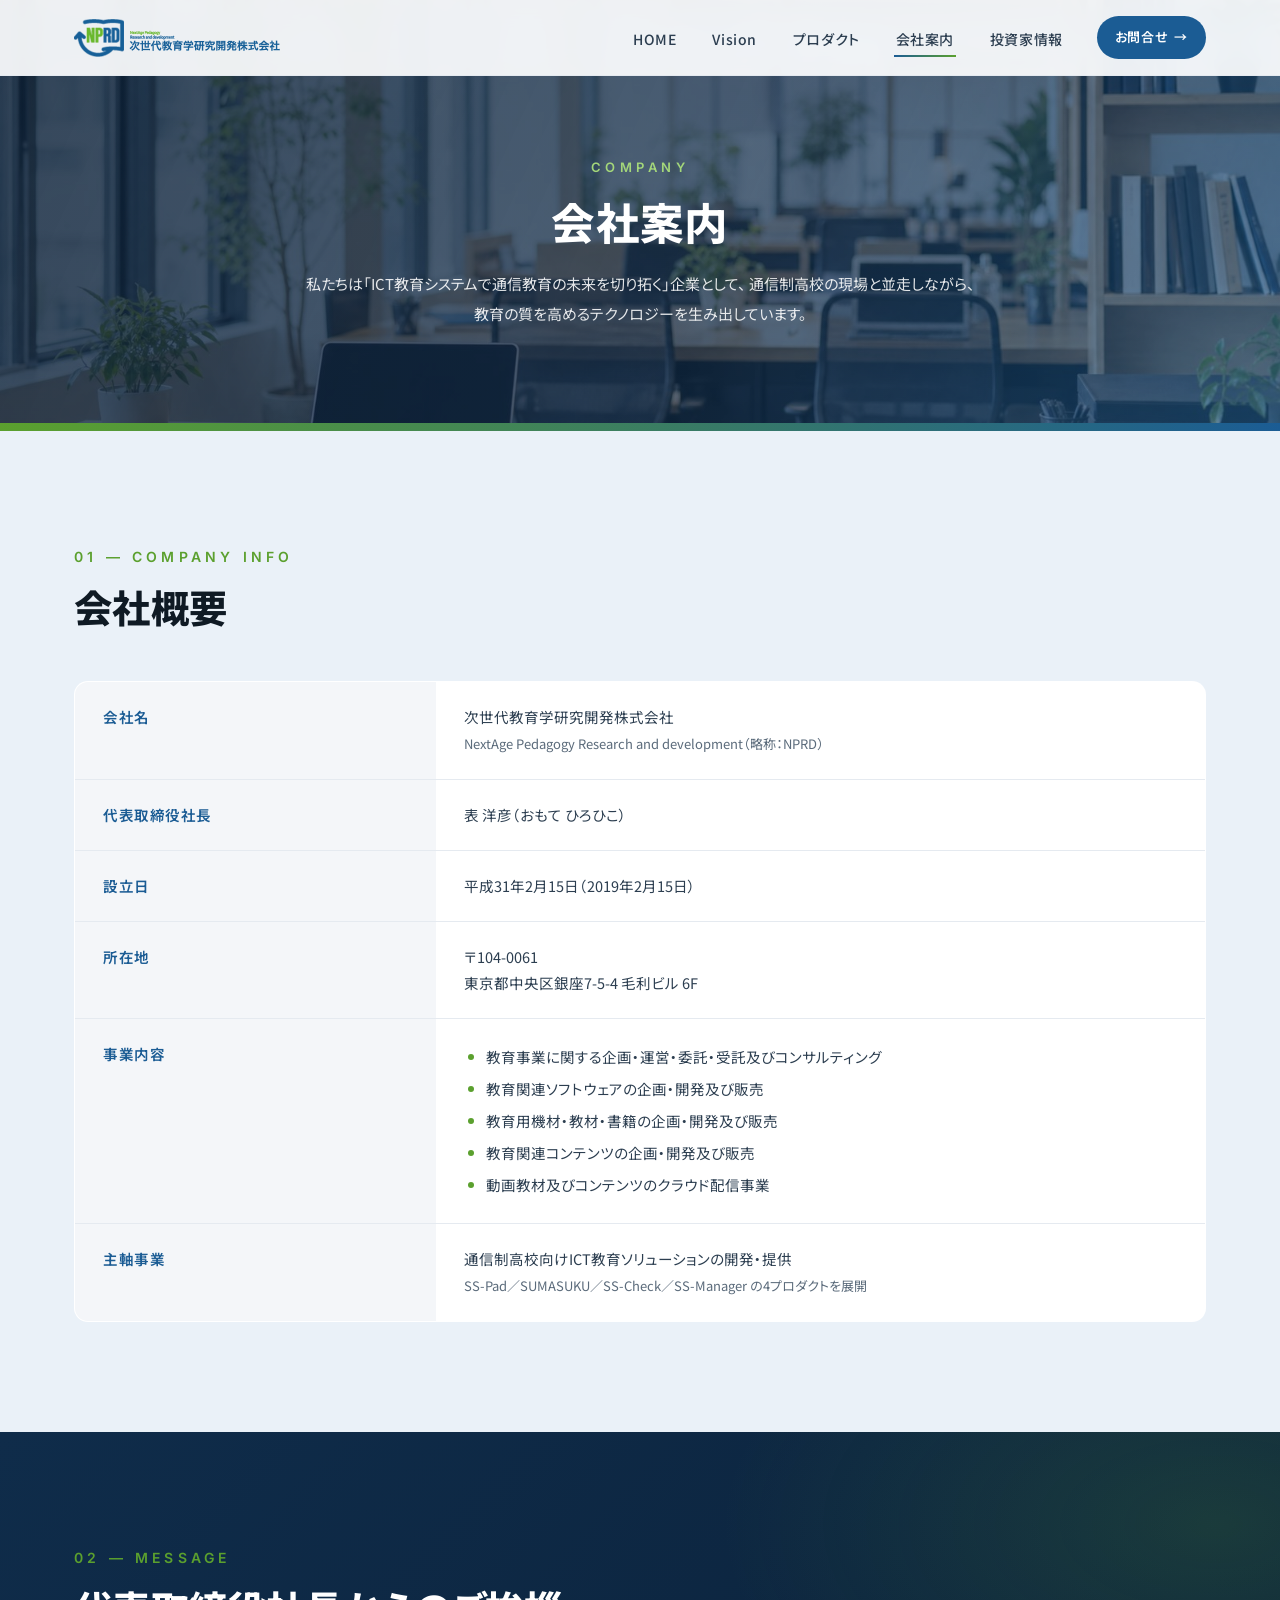
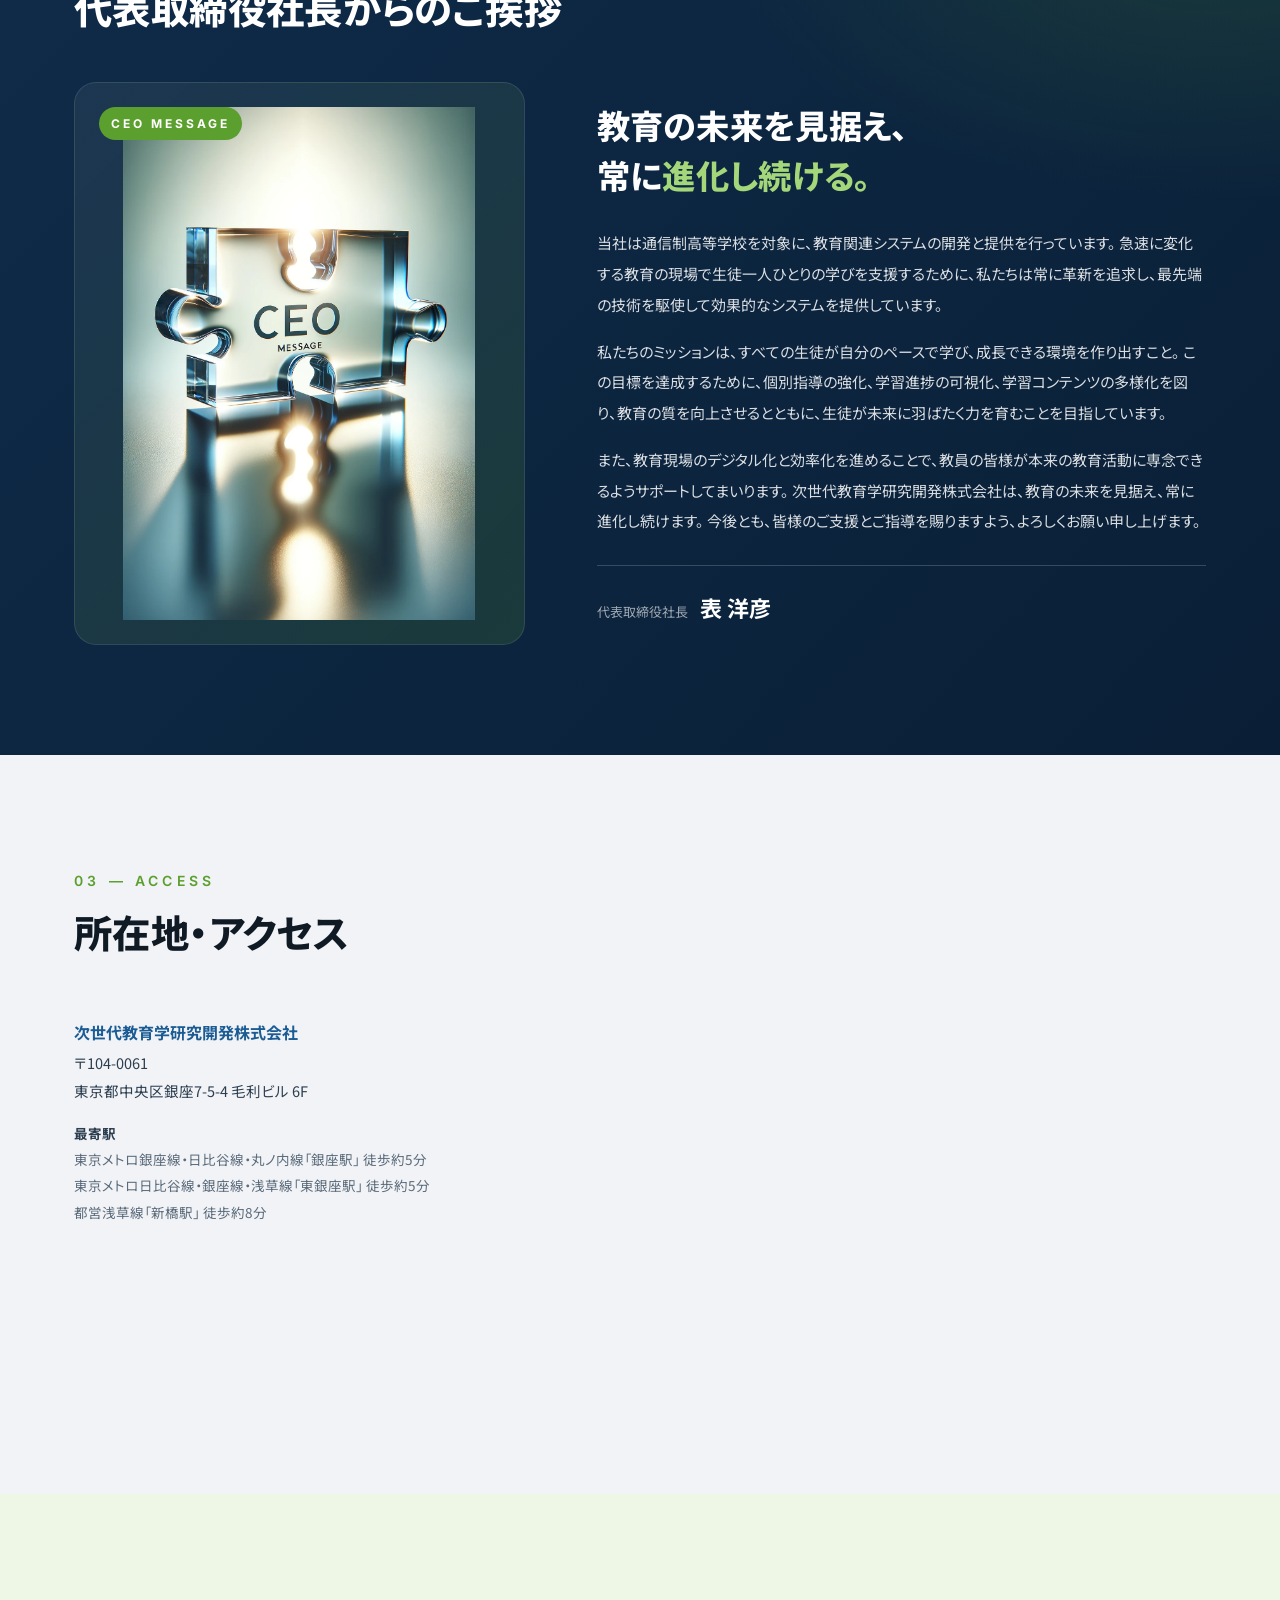
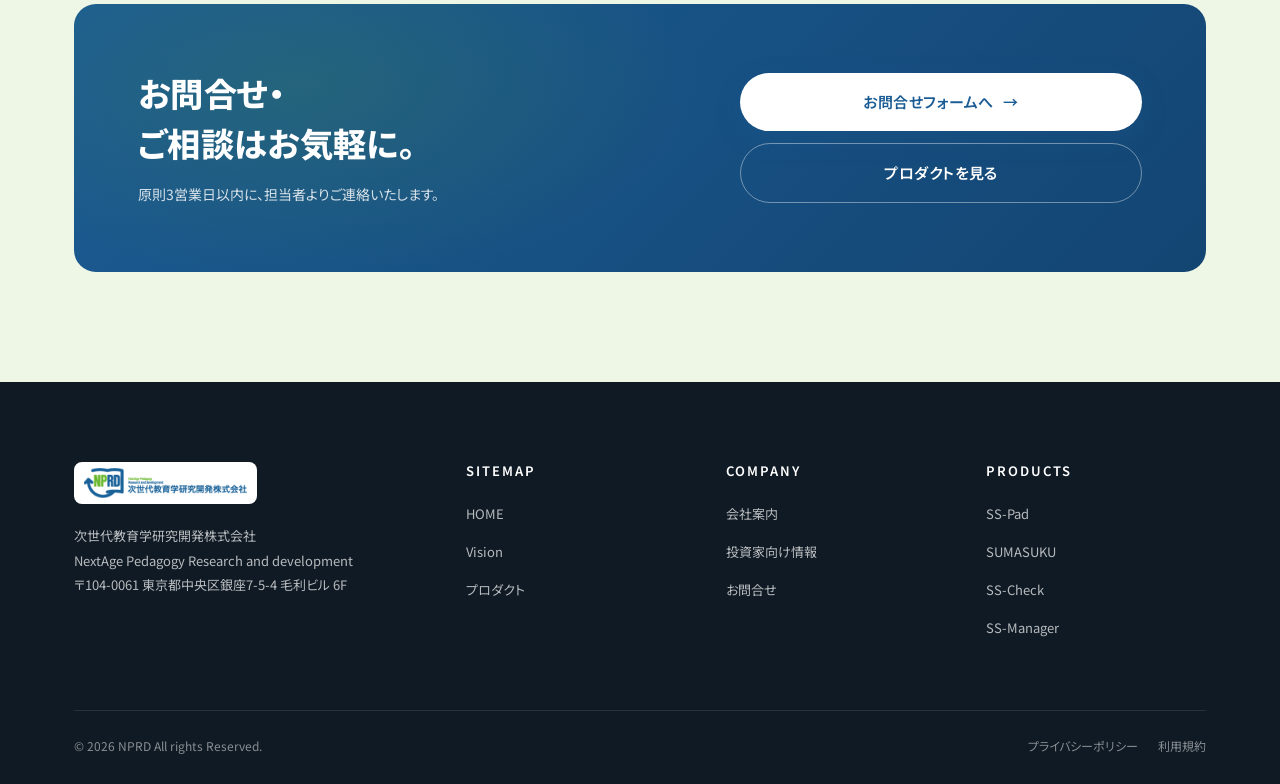
==== nprd-site/company.html @ ff9e34f0 "Add NPRD website assets and Genspark instructions Includes generated nprd-site (HTML/CSS/JS/images)," ====
<!doctype html>
<html lang="ja">
<head>
<meta charset="utf-8">
<meta name="viewport" content="width=device-width, initial-scale=1">
<title>会社案内｜NPRD - 次世代教育学研究開発株式会社</title>
<meta name="description" content="次世代教育学研究開発株式会社（NPRD）の会社概要・代表挨拶・所在地・アクセス情報。">
<link rel="preconnect" href="https://fonts.googleapis.com">
<link rel="preconnect" href="https://fonts.gstatic.com" crossorigin>
<link href="https://fonts.googleapis.com/css2?family=Inter:wght@400;500;600;700;800&family=Noto+Sans+JP:wght@400;500;600;700;800&display=swap" rel="stylesheet">
<link rel="stylesheet" href="css/styles.css">
</head>
<body>

<header class="site-header">
  <div class="site-header__inner">
    <a href="index.html" class="site-header__logo" aria-label="NPRD ホーム">
      <img src="assets/legacy/logo-mark.webp" alt="NPRD - 次世代教育学研究開発株式会社">
    </a>
    <button class="nav-toggle" aria-label="メニューを開く"><span></span><span></span><span></span></button>
    <nav class="site-nav" aria-label="主要ナビゲーション">
      <ul class="site-nav__list">
        <li><a href="index.html" class="site-nav__link">HOME</a></li>
        <li><a href="vision.html" class="site-nav__link">Vision</a></li>
        <li><a href="products.html" class="site-nav__link">プロダクト</a></li>
        <li><a href="company.html" class="site-nav__link is-active">会社案内</a></li>
        <li><a href="investor.html" class="site-nav__link">投資家情報</a></li>
        <li><a href="contact.html" class="site-nav__cta">お問合せ <span class="arrow">→</span></a></li>
      </ul>
    </nav>
  </div>
</header>

<main>

<section class="subpage-hero">
  <div class="container subpage-hero__inner fade-in">
    <span class="subpage-hero__en">COMPANY</span>
    <h1 class="subpage-hero__title">会社案内</h1>
    <p class="subpage-hero__sub">
      私たちは「ICT教育システムで通信教育の未来を切り拓く」企業として、
      通信制高校の現場と並走しながら、教育の質を高めるテクノロジーを生み出しています。
    </p>
  </div>
</section>

<section class="section section--blue-tint">
  <div class="container">
    <div class="section-head section-head--left fade-in">
      <span class="section-head__num">01 — COMPANY INFO</span>
      <h2 class="section-head__title">会社概要</h2>
    </div>

    <table class="info-table fade-in delay-1">
      <tbody>
        <tr>
          <th>会社名</th>
          <td>次世代教育学研究開発株式会社<br><span style="color:var(--ink-500); font-size:13px;">NextAge Pedagogy Research and development（略称：NPRD）</span></td>
        </tr>
        <tr>
          <th>代表取締役社長</th>
          <td>表 洋彦（おもて ひろひこ）</td>
        </tr>
        <tr>
          <th>設立日</th>
          <td>平成31年2月15日（2019年2月15日）</td>
        </tr>
        <tr>
          <th>所在地</th>
          <td>〒104-0061<br>東京都中央区銀座7-5-4 毛利ビル 6F</td>
        </tr>
        <tr>
          <th>事業内容</th>
          <td>
            <ul>
              <li>教育事業に関する企画・運営・委託・受託及びコンサルティング</li>
              <li>教育関連ソフトウェアの企画・開発及び販売</li>
              <li>教育用機材・教材・書籍の企画・開発及び販売</li>
              <li>教育関連コンテンツの企画・開発及び販売</li>
              <li>動画教材及びコンテンツのクラウド配信事業</li>
            </ul>
          </td>
        </tr>
        <tr>
          <th>主軸事業</th>
          <td>通信制高校向けICT教育ソリューションの開発・提供<br><span style="color:var(--ink-500); font-size:13px;">SS-Pad／SUMASUKU／SS-Check／SS-Manager の4プロダクトを展開</span></td>
        </tr>
      </tbody>
    </table>
  </div>
</section>

<section class="section section--dark">
  <div class="container">
    <div class="section-head section-head--left fade-in">
      <span class="section-head__num">02 — MESSAGE</span>
      <h2 class="section-head__title">代表取締役社長からのご挨拶</h2>
    </div>

    <div class="ceo fade-in delay-1">
      <div class="ceo__visual">
        <img src="assets/legacy/ceo.png" alt="CEO MESSAGE">
      </div>
      <div class="ceo__copy">
        <h3 class="ceo__title">教育の未来を見据え、<br>常に<span class="accent">進化し続ける。</span></h3>
        <p class="ceo__text">
          当社は通信制高等学校を対象に、教育関連システムの開発と提供を行っています。
          急速に変化する教育の現場で生徒一人ひとりの学びを支援するために、私たちは常に革新を追求し、最先端の技術を駆使して効果的なシステムを提供しています。
        </p>
        <p class="ceo__text">
          私たちのミッションは、すべての生徒が自分のペースで学び、成長できる環境を作り出すこと。
          この目標を達成するために、個別指導の強化、学習進捗の可視化、学習コンテンツの多様化を図り、教育の質を向上させるとともに、生徒が未来に羽ばたく力を育むことを目指しています。
        </p>
        <p class="ceo__text">
          また、教育現場のデジタル化と効率化を進めることで、教員の皆様が本来の教育活動に専念できるようサポートしてまいります。
          次世代教育学研究開発株式会社は、教育の未来を見据え、常に進化し続けます。
          今後とも、皆様のご支援とご指導を賜りますよう、よろしくお願い申し上げます。
        </p>
        <div class="ceo__sign">
          <span class="ceo__sign-role">代表取締役社長</span>
          <span class="ceo__sign-name">表 洋彦</span>
        </div>
      </div>
    </div>
  </div>
</section>

<section class="section section--gray-tint">
  <div class="container">
    <div class="section-head section-head--left fade-in">
      <span class="section-head__num">03 — ACCESS</span>
      <h2 class="section-head__title">所在地・アクセス</h2>
    </div>

    <div class="access-block fade-in delay-1">
      <div class="access-block__info">
        <p>
          <strong style="color:var(--brand-blue); font-size:16px;">次世代教育学研究開発株式会社</strong><br>
          〒104-0061<br>
          東京都中央区銀座7-5-4 毛利ビル 6F
        </p>
        <p style="font-size:13.5px; color:var(--ink-500); line-height:1.95;">
          <strong style="color:var(--ink-700);">最寄駅</strong><br>
          東京メトロ銀座線・日比谷線・丸ノ内線「銀座駅」 徒歩約5分<br>
          東京メトロ日比谷線・銀座線・浅草線「東銀座駅」 徒歩約5分<br>
          都営浅草線「新橋駅」 徒歩約8分
        </p>
      </div>
      <div class="access-block__map">
        <iframe
          src="https://www.google.com/maps?q=東京都中央区銀座7-5-4&output=embed"
          loading="lazy" referrerpolicy="no-referrer-when-downgrade"
          title="NPRD 所在地地図"></iframe>
      </div>
    </div>
  </div>
</section>

<section class="section section--green-tint">
  <div class="container">
    <div class="cta-banner fade-in">
      <div>
        <h2 class="cta-banner__title">お問合せ・<br>ご相談はお気軽に。</h2>
        <p class="cta-banner__sub">原則3営業日以内に、担当者よりご連絡いたします。</p>
      </div>
      <div class="cta-banner__actions">
        <a href="contact.html" class="btn btn--primary">お問合せフォームへ <span class="arrow">→</span></a>
        <a href="products.html" class="btn btn--secondary">プロダクトを見る</a>
      </div>
    </div>
  </div>
</section>

</main>

<footer class="site-footer">
  <div class="container">
    <div class="site-footer__inner">
      <div class="site-footer__brand">
        <img src="assets/legacy/logo-mark.webp" alt="NPRD">
        <p class="site-footer__company">
          次世代教育学研究開発株式会社<br>
          NextAge Pedagogy Research and development<br>
          〒104-0061 東京都中央区銀座7-5-4 毛利ビル 6F
        </p>
      </div>
      <div>
        <h4 class="site-footer__col-title">Sitemap</h4>
        <ul class="site-footer__list">
          <li><a href="index.html">HOME</a></li>
          <li><a href="vision.html">Vision</a></li>
          <li><a href="products.html">プロダクト</a></li>
        </ul>
      </div>
      <div>
        <h4 class="site-footer__col-title">Company</h4>
        <ul class="site-footer__list">
          <li><a href="company.html">会社案内</a></li>
          <li><a href="investor.html">投資家向け情報</a></li>
          <li><a href="contact.html">お問合せ</a></li>
        </ul>
      </div>
      <div>
        <h4 class="site-footer__col-title">Products</h4>
        <ul class="site-footer__list">
          <li><a href="products.html#sspad">SS-Pad</a></li>
          <li><a href="products.html#sumasuku">SUMASUKU</a></li>
          <li><a href="products.html#sscheck">SS-Check</a></li>
          <li><a href="products.html#ssmanager">SS-Manager</a></li>
        </ul>
      </div>
    </div>
    <div class="site-footer__bottom">
      <span>© 2026 NPRD All rights Reserved.</span>
      <div class="site-footer__bottom-links">
        <a href="#">プライバシーポリシー</a>
        <a href="#">利用規約</a>
      </div>
    </div>
  </div>
</footer>

<script src="js/main.js"></script>
</body>
</html>
---- nprd-site/css/styles.css ----
/* ===========================================================
   NPRD Corporate Site - 2026 Refresh
   Brand colors:
     --brand-blue  : #1B5C94 (信頼・知性)
     --brand-green : #5BA02E (成長・前進)
   =========================================================== */

:root {
  --brand-blue: #1B5C94;
  --brand-blue-dark: #134572;
  --brand-blue-soft: #E8F1F8;
  --brand-blue-50: #F4F8FC;
  --brand-green: #5BA02E;
  --brand-green-dark: #468122;
  --brand-green-soft: #EBF5E3;

  --ink-900: #0F1A24;
  --ink-700: #2C3E50;
  --ink-500: #5B6B7B;
  --ink-300: #A6B2BE;
  --ink-100: #E5EAF0;

  --bg: #FFFFFF;
  --bg-soft: #F4F6F9;
  --bg-blue-tint: #EAF1F8;     /* solid pale blue */
  --bg-green-tint: #EEF6E6;    /* solid pale green */
  --bg-gray-tint: #F1F3F6;     /* solid pale gray */
  --bg-deep-blue: #0F2C4A;     /* CEO / dark sections */
  --bg-deep-blue-2: #0A1F36;

  --radius-sm: 8px;
  --radius-md: 14px;
  --radius-lg: 22px;

  --shadow-sm: 0 2px 8px rgba(15, 26, 36, 0.06);
  --shadow-md: 0 8px 28px rgba(15, 26, 36, 0.08);
  --shadow-lg: 0 18px 50px rgba(15, 26, 36, 0.12);

  --container: 1180px;
  --header-h: 76px;

  --font-jp: "Noto Sans JP", "Hiragino Kaku Gothic ProN", "Yu Gothic UI", "Yu Gothic", "Meiryo", sans-serif;
  --font-en: "Inter", "Helvetica Neue", Arial, sans-serif;
}

/* ---------- Reset / Base ---------- */
*, *::before, *::after { box-sizing: border-box; }
html { scroll-behavior: smooth; -webkit-text-size-adjust: 100%; }
body {
  margin: 0;
  font-family: var(--font-jp);
  font-feature-settings: "palt";
  color: var(--ink-900);
  background: var(--bg);
  line-height: 1.75;
  font-size: 16px;
  -webkit-font-smoothing: antialiased;
}
img, svg { max-width: 100%; height: auto; display: block; }
a { color: var(--brand-blue); text-decoration: none; transition: color .2s ease; }
a:hover { color: var(--brand-green); }
h1, h2, h3, h4 { line-height: 1.35; letter-spacing: 0.01em; margin: 0; }
p { margin: 0 0 1em; }
ul { margin: 0; padding: 0; list-style: none; }
button { font-family: inherit; cursor: pointer; }

.container {
  width: 100%;
  max-width: var(--container);
  margin: 0 auto;
  padding: 0 24px;
}

/* ---------- Header ---------- */
.site-header {
  position: fixed;
  top: 0; left: 0; right: 0;
  height: var(--header-h);
  background: rgba(255, 255, 255, 0.92);
  backdrop-filter: saturate(180%) blur(12px);
  -webkit-backdrop-filter: saturate(180%) blur(12px);
  border-bottom: 1px solid var(--ink-100);
  z-index: 100;
}
.site-header__inner {
  display: flex;
  align-items: center;
  justify-content: space-between;
  height: 100%;
  max-width: var(--container);
  margin: 0 auto;
  padding: 0 24px;
}
.site-header__logo img {
  height: 38px;
  width: auto;
}
.site-nav__list {
  display: flex;
  gap: 32px;
  align-items: center;
}
.site-nav__link {
  font-size: 14px;
  font-weight: 500;
  color: var(--ink-700);
  letter-spacing: 0.04em;
  padding: 8px 2px;
  position: relative;
}
.site-nav__link::after {
  content: "";
  position: absolute;
  left: 0; bottom: 0;
  width: 100%; height: 2px;
  background: linear-gradient(90deg, var(--brand-blue), var(--brand-green));
  transform: scaleX(0);
  transform-origin: left center;
  transition: transform .25s ease;
}
.site-nav__link:hover { color: var(--brand-blue); }
.site-nav__link:hover::after, .site-nav__link.is-active::after { transform: scaleX(1); }
.site-nav__cta {
  display: inline-flex;
  align-items: center;
  gap: 6px;
  padding: 10px 18px;
  background: var(--brand-blue);
  color: #fff !important;
  border-radius: 999px;
  font-size: 13px;
  font-weight: 600;
  letter-spacing: 0.05em;
  transition: background .2s ease, transform .2s ease;
}
.site-nav__cta:hover { background: var(--brand-green); color: #fff !important; transform: translateY(-1px); }

.nav-toggle {
  display: none;
  width: 40px; height: 40px;
  background: transparent;
  border: none;
  padding: 8px;
  position: relative;
}
.nav-toggle span {
  display: block;
  width: 24px; height: 2px;
  background: var(--ink-900);
  margin: 5px auto;
  transition: transform .3s ease, opacity .3s ease;
}
.nav-toggle.is-open span:nth-child(1) { transform: translateY(7px) rotate(45deg); }
.nav-toggle.is-open span:nth-child(2) { opacity: 0; }
.nav-toggle.is-open span:nth-child(3) { transform: translateY(-7px) rotate(-45deg); }

@media (max-width: 880px) {
  .site-nav {
    position: fixed;
    inset: var(--header-h) 0 0 0;
    background: #fff;
    transform: translateX(100%);
    transition: transform .35s cubic-bezier(.6,.05,.28,.95);
    padding: 28px;
    overflow-y: auto;
  }
  .site-nav.is-open { transform: translateX(0); }
  .site-nav__list {
    flex-direction: column;
    gap: 4px;
    align-items: stretch;
  }
  .site-nav__link {
    display: block;
    padding: 16px 4px;
    font-size: 16px;
    border-bottom: 1px solid var(--ink-100);
  }
  .site-nav__cta { margin-top: 16px; justify-content: center; }
  .nav-toggle { display: block; }
}

/* ---------- Hero: full-bleed photo background ---------- */
.hero {
  position: relative;
  min-height: 88vh;
  padding: calc(var(--header-h) + 120px) 0 120px;
  background-image:
    linear-gradient(115deg, rgba(10,31,54,0.78) 0%, rgba(10,31,54,0.55) 55%, rgba(10,31,54,0.25) 100%),
    url("../assets/img/hero-main.jpg");
  background-size: cover;
  background-position: center right;
  background-repeat: no-repeat;
  color: #fff;
  overflow: hidden;
}
.hero::before {
  /* Bottom green accent strip */
  content: "";
  position: absolute;
  left: 0; right: 0; bottom: 0;
  height: 8px;
  background: linear-gradient(90deg, var(--brand-green) 0%, var(--brand-blue) 100%);
}
.hero::after {
  /* Decorative angled blue block */
  content: "";
  position: absolute;
  left: -120px; bottom: -60px;
  width: 520px; height: 220px;
  background: var(--brand-blue);
  opacity: 0.85;
  transform: skewY(-6deg);
  z-index: 0;
  pointer-events: none;
}
.hero__inner {
  position: relative;
  z-index: 1;
  max-width: 760px;
}
.hero__eyebrow {
  display: inline-flex;
  align-items: center;
  gap: 10px;
  padding: 8px 18px;
  background: rgba(255,255,255,0.14);
  backdrop-filter: blur(8px);
  border: 1px solid rgba(255,255,255,0.25);
  border-radius: 999px;
  font-size: 12px;
  font-weight: 600;
  letter-spacing: 0.14em;
  color: #fff;
}
.hero__eyebrow::before {
  content: "";
  width: 8px; height: 8px;
  background: var(--brand-green);
  border-radius: 50%;
  box-shadow: 0 0 0 4px rgba(91,160,46,0.3);
}
.hero__title {
  margin-top: 28px;
  font-size: clamp(32px, 5vw, 64px);
  font-weight: 800;
  letter-spacing: 0.005em;
  line-height: 1.28;
  color: #fff;
  text-shadow: 0 2px 24px rgba(0,0,0,0.25);
}
.hero__title .accent-blue { color: #7ec0ee; }
.hero__title .accent-green { color: #a4d77a; }
.hero__title .underline-stroke {
  background: linear-gradient(transparent 68%, rgba(91, 160, 46, 0.55) 68%);
  padding: 0 4px;
}
.hero__sub {
  margin-top: 28px;
  font-size: clamp(15px, 1.2vw, 18px);
  color: rgba(255,255,255,0.92);
  line-height: 1.95;
  max-width: 560px;
  text-shadow: 0 1px 12px rgba(0,0,0,0.2);
}
.hero__ctas {
  display: flex;
  gap: 14px;
  margin-top: 40px;
  flex-wrap: wrap;
}
.hero__ctas .btn--secondary {
  background: rgba(255,255,255,0.08);
  color: #fff !important;
  border-color: rgba(255,255,255,0.5);
  backdrop-filter: blur(6px);
}
.hero__ctas .btn--secondary:hover {
  background: rgba(255,255,255,0.18);
  border-color: #fff;
  color: #fff !important;
}

@media (max-width: 880px) {
  .hero {
    min-height: auto;
    padding: calc(var(--header-h) + 64px) 0 80px;
    background-position: center center;
  }
  .hero::after { display: none; }
}

/* ---------- Button ---------- */
.btn {
  display: inline-flex;
  align-items: center;
  gap: 10px;
  padding: 16px 28px;
  border-radius: 999px;
  font-size: 15px;
  font-weight: 600;
  letter-spacing: 0.03em;
  transition: transform .2s ease, box-shadow .2s ease, background .2s ease;
  border: none;
  cursor: pointer;
}
.btn--primary {
  background: var(--brand-blue);
  color: #fff !important;
  box-shadow: 0 8px 24px rgba(27, 92, 148, 0.28);
}
.btn--primary:hover { background: var(--brand-blue-dark); transform: translateY(-2px); box-shadow: 0 12px 30px rgba(27, 92, 148, 0.38); color: #fff !important; }
.btn--secondary {
  background: #fff;
  color: var(--ink-900) !important;
  border: 1.5px solid var(--ink-100);
}
.btn--secondary:hover { border-color: var(--brand-blue); color: var(--brand-blue) !important; transform: translateY(-2px); }
.btn--green {
  background: var(--brand-green);
  color: #fff !important;
  box-shadow: 0 8px 24px rgba(91, 160, 46, 0.28);
}
.btn--green:hover { background: var(--brand-green-dark); transform: translateY(-2px); color: #fff !important; }
.btn .arrow { transition: transform .2s ease; }
.btn:hover .arrow { transform: translateX(4px); }

/* ---------- Section common ---------- */
.section {
  padding: 110px 0;
  position: relative;
}
.section--soft       { background: var(--bg-soft); }
.section--blue-tint  { background: var(--bg-blue-tint); }
.section--green-tint { background: var(--bg-green-tint); }
.section--gray-tint  { background: var(--bg-gray-tint); }
.section--blue       { background: linear-gradient(180deg, var(--bg-blue-tint) 0%, var(--bg-gray-tint) 100%); }

/* Section with deep blue background and inverted text */
.section--dark {
  background:
    radial-gradient(900px 500px at 95% 10%, rgba(91,160,46,0.18) 0%, transparent 55%),
    linear-gradient(135deg, var(--bg-deep-blue) 0%, var(--bg-deep-blue-2) 100%);
  color: #fff;
}
.section--dark .section-head__title,
.section--dark .section-head__title .accent { color: #fff; }
.section--dark .section-head__title .accent { color: #a4d77a; }
.section--dark .section-head__sub { color: rgba(255,255,255,0.78); }
.section--dark .section-head__num { color: var(--brand-green); }

/* Slanted top divider for visual rhythm */
.section--slant-top {
  margin-top: -40px;
  padding-top: 150px;
  clip-path: polygon(0 40px, 100% 0, 100% 100%, 0 100%);
}
.section--slant-bottom {
  padding-bottom: 150px;
  margin-bottom: -40px;
  clip-path: polygon(0 0, 100% 0, 100% calc(100% - 40px), 0 100%);
}

.section-head {
  text-align: center;
  margin-bottom: 64px;
}
.section-head__num {
  display: inline-block;
  font-family: var(--font-en);
  font-size: 14px;
  font-weight: 600;
  letter-spacing: 0.3em;
  color: var(--brand-green);
  margin-bottom: 12px;
}
.section-head__title {
  font-size: clamp(28px, 3vw, 40px);
  font-weight: 800;
  color: var(--ink-900);
  margin-bottom: 16px;
}
.section-head__title .accent { color: var(--brand-blue); }
.section-head__sub {
  font-size: 15px;
  color: var(--ink-500);
  max-width: 640px;
  margin: 0 auto;
  line-height: 1.95;
}

/* left-aligned variant */
.section-head--left { text-align: left; margin-bottom: 48px; }
.section-head--left .section-head__sub { margin: 0; }

/* ---------- Stats ---------- */
.stats {
  background: linear-gradient(135deg, var(--brand-blue) 0%, #2A7FBE 100%);
  color: #fff;
  position: relative;
  overflow: hidden;
  border-top: 6px solid var(--brand-green);
}
.stats::before, .stats::after {
  content: "";
  position: absolute;
  border-radius: 50%;
  background: rgba(255,255,255,0.06);
}
.stats::before { width: 340px; height: 340px; top: -120px; right: -80px; }
.stats::after { width: 260px; height: 260px; bottom: -120px; left: -60px; background: rgba(91, 160, 46, 0.18); }
.stats__inner {
  position: relative;
  display: grid;
  grid-template-columns: repeat(4, 1fr);
  gap: 28px;
  padding: 80px 0;
}
.stat {
  text-align: center;
  padding: 8px;
}
.stat__label {
  font-size: 13px;
  font-weight: 600;
  letter-spacing: 0.1em;
  color: rgba(255,255,255,0.85);
  margin-bottom: 8px;
}
.stat__name {
  display: block;
  font-size: 12px;
  color: rgba(255,255,255,0.65);
  font-family: var(--font-en);
  letter-spacing: 0.18em;
  margin-bottom: 16px;
}
.stat__num {
  font-family: var(--font-en);
  font-size: clamp(48px, 5.5vw, 76px);
  font-weight: 800;
  line-height: 1;
  letter-spacing: -0.02em;
  background: linear-gradient(180deg, #fff 0%, #B5E08C 100%);
  -webkit-background-clip: text;
  background-clip: text;
  -webkit-text-fill-color: transparent;
}
.stat__unit {
  font-family: var(--font-jp);
  font-size: 18px;
  font-weight: 600;
  margin-left: 4px;
  color: #fff;
  -webkit-text-fill-color: #fff;
}
.stat__caption {
  margin-top: 10px;
  font-size: 13px;
  color: rgba(255,255,255,0.78);
  line-height: 1.6;
}
@media (max-width: 880px) {
  .stats__inner { grid-template-columns: repeat(2, 1fr); padding: 56px 0; gap: 18px; }
}

/* ---------- Products grid ---------- */
.products-grid {
  display: grid;
  grid-template-columns: repeat(2, 1fr);
  gap: 28px;
}
.product-card {
  background: #fff;
  border: 1px solid #fff;
  border-radius: var(--radius-lg);
  padding: 36px;
  transition: transform .3s ease, box-shadow .3s ease, border-color .3s ease;
  display: flex;
  flex-direction: column;
  position: relative;
  overflow: hidden;
  box-shadow: 0 4px 16px rgba(15, 26, 36, 0.04);
}
.product-card:hover {
  transform: translateY(-6px);
  box-shadow: var(--shadow-md);
  border-color: transparent;
}
.product-card__img {
  width: 100%;
  aspect-ratio: 4 / 3;
  background: var(--brand-blue-soft);
  border-radius: var(--radius-md);
  overflow: hidden;
  margin-bottom: 24px;
}
.product-card__img img {
  width: 100%; height: 100%;
  object-fit: cover;
}
.product-card__num {
  font-family: var(--font-en);
  font-size: 13px;
  font-weight: 600;
  letter-spacing: 0.2em;
  color: var(--brand-green);
  margin-bottom: 6px;
}
.product-card__name {
  font-family: var(--font-en);
  font-size: 26px;
  font-weight: 800;
  color: var(--brand-blue);
  letter-spacing: -0.01em;
  margin-bottom: 4px;
}
.product-card__name-jp {
  font-size: 13px;
  color: var(--ink-500);
  margin-bottom: 14px;
  letter-spacing: 0.05em;
}
.product-card__desc {
  font-size: 14px;
  color: var(--ink-700);
  line-height: 1.85;
  margin-bottom: 20px;
  flex-grow: 1;
}
.product-card__benefits {
  border-top: 1px dashed var(--ink-100);
  padding-top: 18px;
  margin-bottom: 22px;
}
.product-card__benefit {
  display: flex;
  align-items: flex-start;
  gap: 10px;
  font-size: 13px;
  color: var(--ink-700);
  line-height: 1.7;
  margin-bottom: 8px;
}
.product-card__benefit::before {
  content: "";
  flex-shrink: 0;
  width: 18px;
  height: 18px;
  border-radius: 50%;
  background: var(--brand-green-soft) url("data:image/svg+xml;utf8,<svg xmlns='http://www.w3.org/2000/svg' viewBox='0 0 24 24' fill='none' stroke='%235BA02E' stroke-width='3' stroke-linecap='round' stroke-linejoin='round'><polyline points='20 6 9 17 4 12'/></svg>") center/12px no-repeat;
  margin-top: 3px;
}
.product-card__benefit b {
  color: var(--brand-blue);
  font-weight: 700;
  margin-right: 4px;
}
.product-card__more {
  font-size: 13px;
  font-weight: 600;
  color: var(--brand-blue);
  display: inline-flex;
  align-items: center;
  gap: 6px;
  align-self: flex-start;
}
.product-card__more:hover { color: var(--brand-green); }
.product-card__more .arrow { transition: transform .2s ease; }
.product-card__more:hover .arrow { transform: translateX(4px); }
@media (max-width: 720px) {
  .products-grid { grid-template-columns: 1fr; }
  .product-card { padding: 28px; }
}

/* ---------- Reasons (Why) ---------- */
.reasons {
  display: grid;
  grid-template-columns: repeat(4, 1fr);
  gap: 24px;
}
.reason {
  background: #fff;
  border-radius: var(--radius-md);
  padding: 36px 26px;
  border: 1px solid transparent;
  box-shadow: 0 4px 16px rgba(15, 26, 36, 0.05);
  transition: transform .3s ease, box-shadow .3s ease;
}
.reason:hover { transform: translateY(-4px); box-shadow: var(--shadow-md); }
.reason__num {
  font-family: var(--font-en);
  font-size: 12px;
  font-weight: 700;
  letter-spacing: 0.2em;
  color: var(--brand-green);
  margin-bottom: 18px;
}
.reason__icon {
  width: 64px; height: 64px;
  border-radius: 18px;
  background: linear-gradient(135deg, var(--brand-blue-soft) 0%, var(--brand-green-soft) 100%);
  display: flex; align-items: center; justify-content: center;
  margin-bottom: 22px;
  color: var(--brand-blue);
}
.reason__icon svg { width: 32px; height: 32px; }
.reason__title {
  font-size: 17px;
  font-weight: 700;
  margin-bottom: 12px;
  color: var(--ink-900);
}
.reason__text {
  font-size: 13.5px;
  color: var(--ink-500);
  line-height: 1.85;
  margin: 0;
}
@media (max-width: 880px) {
  .reasons { grid-template-columns: repeat(2, 1fr); }
}
@media (max-width: 520px) {
  .reasons { grid-template-columns: 1fr; }
}

/* ---------- CEO message ---------- */
.ceo {
  display: grid;
  grid-template-columns: 0.85fr 1.15fr;
  gap: 72px;
  align-items: center;
}
.ceo__visual {
  position: relative;
  border-radius: var(--radius-lg);
  overflow: hidden;
  aspect-ratio: 4 / 5;
  background: linear-gradient(135deg, var(--brand-blue-soft), var(--brand-green-soft));
}
.ceo__visual img {
  width: 100%; height: 100%;
  object-fit: contain;
  padding: 24px;
}
.ceo__visual::before {
  content: "CEO MESSAGE";
  position: absolute;
  top: 24px; left: 24px;
  font-family: var(--font-en);
  font-size: 12px;
  font-weight: 700;
  letter-spacing: 0.25em;
  color: var(--brand-blue);
  background: rgba(255,255,255,0.92);
  padding: 6px 12px;
  border-radius: 999px;
  z-index: 1;
}
.ceo__title {
  font-size: clamp(26px, 2.6vw, 36px);
  font-weight: 800;
  color: var(--ink-900);
  margin-bottom: 28px;
  line-height: 1.5;
}
.ceo__title .accent { color: var(--brand-blue); }
.ceo__text {
  font-size: 15px;
  line-height: 2.05;
  color: var(--ink-700);
  margin-bottom: 16px;
}
.ceo__sign {
  margin-top: 28px;
  display: flex;
  align-items: baseline;
  gap: 12px;
  border-top: 1px solid var(--ink-100);
  padding-top: 22px;
}
.ceo__sign-role { font-size: 13px; color: var(--ink-500); }
.ceo__sign-name { font-size: 22px; font-weight: 700; color: var(--ink-900); }

/* CEO on dark background (homepage) */
.section--dark .ceo__title { color: #fff; }
.section--dark .ceo__title .accent { color: #a4d77a; }
.section--dark .ceo__text { color: rgba(255,255,255,0.85); }
.section--dark .ceo__sign { border-top-color: rgba(255,255,255,0.18); }
.section--dark .ceo__sign-role { color: rgba(255,255,255,0.6); }
.section--dark .ceo__sign-name { color: #fff; }
.section--dark .ceo__visual {
  background: linear-gradient(135deg, rgba(255,255,255,0.06), rgba(91,160,46,0.18));
  border: 1px solid rgba(255,255,255,0.1);
}
.section--dark .ceo__visual::before {
  background: var(--brand-green);
  color: #fff;
}
.section--dark .section-head__num { color: var(--brand-green); }

@media (max-width: 880px) { .ceo { grid-template-columns: 1fr; gap: 36px; } }

/* ---------- CTA banner ---------- */
.cta-banner {
  background:
    radial-gradient(800px 400px at 20% 30%, rgba(91,160,46,0.18) 0%, transparent 50%),
    linear-gradient(135deg, var(--brand-blue) 0%, var(--brand-blue-dark) 100%);
  color: #fff;
  border-radius: var(--radius-lg);
  padding: 64px;
  display: grid;
  grid-template-columns: 1.4fr 1fr;
  gap: 40px;
  align-items: center;
}
.cta-banner__title {
  font-size: clamp(24px, 2.6vw, 34px);
  font-weight: 800;
  line-height: 1.5;
  margin-bottom: 14px;
}
.cta-banner__sub {
  font-size: 14px;
  color: rgba(255,255,255,0.82);
  margin: 0;
  line-height: 1.85;
}
.cta-banner__actions {
  display: flex;
  flex-direction: column;
  gap: 12px;
  align-items: stretch;
}
.cta-banner__actions .btn { justify-content: center; }
.cta-banner .btn--primary { background: #fff; color: var(--brand-blue) !important; }
.cta-banner .btn--primary:hover { background: var(--brand-green); color: #fff !important; }
.cta-banner .btn--secondary { background: transparent; border-color: rgba(255,255,255,0.4); color: #fff !important; }
.cta-banner .btn--secondary:hover { background: rgba(255,255,255,0.1); border-color: #fff; color: #fff !important; }
@media (max-width: 720px) {
  .cta-banner { grid-template-columns: 1fr; padding: 40px 28px; }
}

/* ---------- Footer ---------- */
.site-footer {
  background: #0F1A24;
  color: #B7C3CF;
  padding: 80px 0 28px;
}
.site-footer__inner {
  display: grid;
  grid-template-columns: 1.6fr 1fr 1fr 1fr;
  gap: 40px;
  margin-bottom: 60px;
}
.site-footer__brand img {
  height: 42px;
  margin-bottom: 20px;
  background: #fff;
  padding: 6px 10px;
  border-radius: 8px;
}
.site-footer__company {
  font-size: 13px;
  line-height: 1.9;
  color: rgba(255,255,255,0.7);
}
.site-footer__col-title {
  font-size: 13px;
  font-weight: 600;
  letter-spacing: 0.15em;
  color: #fff;
  margin-bottom: 18px;
  text-transform: uppercase;
}
.site-footer__list li { margin-bottom: 10px; }
.site-footer__list a {
  font-size: 13px;
  color: rgba(255,255,255,0.7);
  transition: color .2s ease;
}
.site-footer__list a:hover { color: var(--brand-green); }
.site-footer__bottom {
  border-top: 1px solid rgba(255,255,255,0.1);
  padding-top: 24px;
  display: flex;
  justify-content: space-between;
  align-items: center;
  font-size: 12px;
  color: rgba(255,255,255,0.5);
}
.site-footer__bottom-links { display: flex; gap: 20px; }
.site-footer__bottom-links a { color: rgba(255,255,255,0.5); font-size: 12px; }
.site-footer__bottom-links a:hover { color: #fff; }
@media (max-width: 880px) {
  .site-footer__inner { grid-template-columns: 1fr 1fr; gap: 32px 24px; }
  .site-footer__brand { grid-column: 1 / -1; }
  .site-footer__bottom { flex-direction: column; gap: 12px; text-align: center; }
}

/* ---------- Sub-page hero ---------- */
.subpage-hero {
  padding: calc(var(--header-h) + 80px) 0 80px;
  background:
    linear-gradient(115deg, rgba(10,31,54,0.82) 0%, rgba(15,44,74,0.7) 60%, rgba(27,92,148,0.6) 100%),
    url("../assets/img/company-illust.jpg");
  background-size: cover;
  background-position: center;
  color: #fff;
  position: relative;
  border-bottom: 8px solid;
  border-image: linear-gradient(90deg, var(--brand-green) 0%, var(--brand-blue) 100%) 1;
}
.subpage-hero--products {
  background-image:
    linear-gradient(115deg, rgba(10,31,54,0.82) 0%, rgba(15,44,74,0.7) 60%, rgba(27,92,148,0.6) 100%),
    url("../assets/img/sspad.jpg");
}
.subpage-hero--contact {
  background-image:
    linear-gradient(115deg, rgba(10,31,54,0.82) 0%, rgba(15,44,74,0.7) 60%, rgba(27,92,148,0.6) 100%),
    url("../assets/img/contact-illust.jpg");
}
.subpage-hero--vision {
  background-image:
    linear-gradient(115deg, rgba(10,31,54,0.82) 0%, rgba(15,44,74,0.7) 60%, rgba(27,92,148,0.6) 100%),
    url("../assets/img/hero-main.jpg");
}
.subpage-hero--investor {
  background-image:
    linear-gradient(115deg, rgba(10,31,54,0.82) 0%, rgba(15,44,74,0.7) 60%, rgba(27,92,148,0.6) 100%),
    url("../assets/img/ssmanager.jpg");
}
.subpage-hero__en { color: #a4d77a !important; }
.subpage-hero__title { color: #fff !important; }
.subpage-hero__sub { color: rgba(255,255,255,0.88) !important; }
.subpage-hero__inner {
  text-align: center;
  max-width: 720px;
  margin: 0 auto;
}
.subpage-hero__en {
  font-family: var(--font-en);
  font-size: 13px;
  letter-spacing: 0.35em;
  color: var(--brand-green);
  font-weight: 600;
  margin-bottom: 14px;
  display: block;
}
.subpage-hero__title {
  font-size: clamp(28px, 3.4vw, 44px);
  font-weight: 800;
  color: var(--ink-900);
  margin-bottom: 18px;
}
.subpage-hero__sub {
  font-size: 15px;
  color: var(--ink-500);
  line-height: 1.95;
}

/* ---------- Vision page ---------- */
.vision-block {
  display: grid;
  grid-template-columns: 1fr 1.2fr;
  gap: 60px;
  align-items: center;
  margin-bottom: 100px;
}
.vision-block:nth-child(even) { grid-template-columns: 1.2fr 1fr; }
.vision-block:nth-child(even) .vision-block__visual { order: 2; }
.vision-block__visual {
  border-radius: var(--radius-lg);
  background: linear-gradient(135deg, var(--brand-blue-soft), var(--brand-green-soft));
  aspect-ratio: 4 / 3;
  display: flex;
  align-items: center;
  justify-content: center;
  overflow: hidden;
}
.vision-block__visual img { width: 100%; height: 100%; object-fit: cover; }
.vision-block__num {
  font-family: var(--font-en);
  font-size: 14px;
  font-weight: 700;
  letter-spacing: 0.25em;
  color: var(--brand-green);
  margin-bottom: 14px;
}
.vision-block__title {
  font-size: clamp(22px, 2.4vw, 32px);
  font-weight: 800;
  color: var(--ink-900);
  margin-bottom: 18px;
  line-height: 1.5;
}
.vision-block__text {
  font-size: 15px;
  line-height: 2;
  color: var(--ink-700);
  margin: 0;
}
@media (max-width: 880px) {
  .vision-block, .vision-block:nth-child(even) { grid-template-columns: 1fr; gap: 28px; margin-bottom: 64px; }
  .vision-block:nth-child(even) .vision-block__visual { order: 0; }
}

/* core values cards */
.values-grid {
  display: grid;
  grid-template-columns: repeat(3, 1fr);
  gap: 24px;
  margin-top: 48px;
}
.value-card {
  background: #fff;
  border: 1px solid transparent;
  border-radius: var(--radius-md);
  padding: 36px 30px;
  text-align: center;
  box-shadow: 0 4px 16px rgba(15, 26, 36, 0.05);
  transition: transform .3s ease, box-shadow .3s ease;
}
.value-card:hover { transform: translateY(-4px); box-shadow: var(--shadow-md); }
.value-card__icon {
  width: 60px; height: 60px;
  margin: 0 auto 22px;
  border-radius: 50%;
  background: linear-gradient(135deg, var(--brand-blue), var(--brand-green));
  display: flex; align-items: center; justify-content: center;
  color: #fff;
  font-family: var(--font-en);
  font-size: 22px;
  font-weight: 800;
}
.value-card__title {
  font-size: 18px;
  font-weight: 700;
  color: var(--brand-blue);
  margin-bottom: 12px;
}
.value-card__text {
  font-size: 14px;
  color: var(--ink-500);
  line-height: 1.85;
  margin: 0;
}
@media (max-width: 720px) { .values-grid { grid-template-columns: 1fr; } }

/* ---------- Product detail ---------- */
.product-detail {
  display: grid;
  grid-template-columns: 1.1fr 1fr;
  gap: 60px;
  align-items: center;
  padding: 80px 0;
  border-bottom: 1px solid var(--ink-100);
}
.product-detail:last-of-type { border-bottom: none; }
.product-detail:nth-child(even) { grid-template-columns: 1fr 1.1fr; }
.product-detail:nth-child(even) .product-detail__visual { order: 2; }
.product-detail__visual {
  border-radius: var(--radius-lg);
  overflow: hidden;
  background: var(--brand-blue-soft);
  aspect-ratio: 4 / 3;
}
.product-detail__visual img { width: 100%; height: 100%; object-fit: cover; }
.product-detail__num {
  font-family: var(--font-en);
  font-size: 13px;
  font-weight: 700;
  letter-spacing: 0.3em;
  color: var(--brand-green);
  margin-bottom: 8px;
}
.product-detail__name {
  font-family: var(--font-en);
  font-size: clamp(32px, 3.6vw, 44px);
  font-weight: 800;
  color: var(--brand-blue);
  letter-spacing: -0.01em;
  margin-bottom: 6px;
  line-height: 1.1;
}
.product-detail__name-jp {
  font-size: 14px;
  color: var(--ink-500);
  margin-bottom: 22px;
  letter-spacing: 0.06em;
}
.product-detail__desc {
  font-size: 15px;
  line-height: 1.95;
  color: var(--ink-700);
  margin-bottom: 24px;
}
.product-detail__features {
  background: var(--bg-soft);
  border-radius: var(--radius-md);
  padding: 22px 26px;
}
.product-detail__features li {
  font-size: 14px;
  color: var(--ink-700);
  padding: 10px 0 10px 28px;
  position: relative;
  border-bottom: 1px dashed var(--ink-100);
}
.product-detail__features li:last-child { border-bottom: none; }
.product-detail__features li::before {
  content: "";
  position: absolute;
  left: 0; top: 14px;
  width: 18px; height: 18px;
  border-radius: 50%;
  background: var(--brand-green-soft) url("data:image/svg+xml;utf8,<svg xmlns='http://www.w3.org/2000/svg' viewBox='0 0 24 24' fill='none' stroke='%235BA02E' stroke-width='3' stroke-linecap='round' stroke-linejoin='round'><polyline points='20 6 9 17 4 12'/></svg>") center/12px no-repeat;
}
.product-detail__features li b { color: var(--brand-blue); margin-right: 4px; }
@media (max-width: 880px) {
  .product-detail, .product-detail:nth-child(even) {
    grid-template-columns: 1fr; gap: 28px; padding: 56px 0;
  }
  .product-detail:nth-child(even) .product-detail__visual { order: 0; }
}

/* product anchor offset for fixed header */
.anchor-offset {
  display: block;
  height: var(--header-h);
  margin-top: calc(var(--header-h) * -1);
  visibility: hidden;
}

/* ---------- Company info table ---------- */
.info-table {
  width: 100%;
  border-collapse: collapse;
  background: #fff;
  border-radius: var(--radius-md);
  overflow: hidden;
  border: 1px solid var(--ink-100);
}
.info-table th, .info-table td {
  padding: 22px 28px;
  text-align: left;
  border-bottom: 1px solid var(--ink-100);
  font-size: 14.5px;
  line-height: 1.8;
  vertical-align: top;
}
.info-table tr:last-child th, .info-table tr:last-child td { border-bottom: none; }
.info-table th {
  background: var(--bg-soft);
  font-weight: 600;
  color: var(--brand-blue);
  width: 32%;
  letter-spacing: 0.04em;
}
.info-table td { color: var(--ink-700); }
.info-table td ul { padding-left: 4px; }
.info-table td ul li { padding: 3px 0 3px 18px; position: relative; }
.info-table td ul li::before {
  content: "";
  position: absolute;
  left: 0; top: 13px;
  width: 6px; height: 6px;
  background: var(--brand-green);
  border-radius: 50%;
}
@media (max-width: 720px) {
  .info-table th, .info-table td { display: block; width: 100%; padding: 14px 18px; }
  .info-table th { border-bottom: none; padding-bottom: 4px; }
}

/* access map */
.access-block {
  display: grid;
  grid-template-columns: 1fr 1fr;
  gap: 36px;
  margin-top: 60px;
}
.access-block__info p { font-size: 14.5px; line-height: 1.95; color: var(--ink-700); }
.access-block__map iframe {
  width: 100%; height: 360px;
  border: 0; border-radius: var(--radius-md);
}
@media (max-width: 720px) { .access-block { grid-template-columns: 1fr; } }

/* ---------- Investor ---------- */
.investor-block {
  display: grid;
  grid-template-columns: 1fr 1.2fr;
  gap: 60px;
  align-items: center;
}
.investor-block__visual {
  border-radius: var(--radius-lg);
  overflow: hidden;
  aspect-ratio: 4 / 3;
  background: linear-gradient(135deg, var(--brand-blue-soft), var(--brand-green-soft));
}
.investor-block__visual img { width: 100%; height: 100%; object-fit: cover; }
.investor-block__text p { font-size: 15px; line-height: 2; color: var(--ink-700); margin-bottom: 18px; }
@media (max-width: 880px) { .investor-block { grid-template-columns: 1fr; gap: 36px; } }

/* ---------- Contact form ---------- */
.contact-wrap {
  display: grid;
  grid-template-columns: 1fr 1.4fr;
  gap: 56px;
  align-items: start;
}
.contact-info {
  background: linear-gradient(135deg, var(--brand-blue) 0%, var(--brand-blue-dark) 100%);
  color: #fff;
  border-radius: var(--radius-lg);
  padding: 44px;
  position: sticky;
  top: calc(var(--header-h) + 24px);
}
.contact-info__title {
  font-size: 22px;
  font-weight: 800;
  margin-bottom: 18px;
}
.contact-info__text {
  font-size: 14px;
  line-height: 1.95;
  color: rgba(255,255,255,0.85);
  margin-bottom: 30px;
}
.contact-info__item {
  border-top: 1px solid rgba(255,255,255,0.15);
  padding: 18px 0;
}
.contact-info__label {
  font-size: 12px;
  font-family: var(--font-en);
  letter-spacing: 0.2em;
  color: rgba(255,255,255,0.65);
  margin-bottom: 6px;
}
.contact-info__value { font-size: 14px; color: #fff; line-height: 1.7; }

.contact-form {
  background: #fff;
  border: 1px solid var(--ink-100);
  border-radius: var(--radius-lg);
  padding: 44px;
}
.field { margin-bottom: 22px; }
.field label {
  display: block;
  font-size: 13px;
  font-weight: 600;
  color: var(--ink-900);
  margin-bottom: 8px;
  letter-spacing: 0.04em;
}
.field label .req {
  display: inline-block;
  background: var(--brand-green);
  color: #fff;
  font-size: 10px;
  padding: 2px 7px;
  border-radius: 4px;
  margin-left: 8px;
  letter-spacing: 0.08em;
  vertical-align: middle;
  font-weight: 600;
}
.field input, .field textarea, .field select {
  width: 100%;
  padding: 14px 16px;
  border: 1.5px solid var(--ink-100);
  border-radius: var(--radius-sm);
  font-size: 14.5px;
  font-family: inherit;
  color: var(--ink-900);
  background: #fff;
  transition: border-color .2s ease, box-shadow .2s ease;
}
.field input:focus, .field textarea:focus, .field select:focus {
  outline: none;
  border-color: var(--brand-blue);
  box-shadow: 0 0 0 4px rgba(27, 92, 148, 0.12);
}
.field textarea { resize: vertical; min-height: 140px; }
.form-actions { display: flex; align-items: center; gap: 16px; margin-top: 8px; }
.form-actions .btn { padding: 16px 36px; }
.form-note { font-size: 12px; color: var(--ink-500); margin: 0; }
.form-success {
  display: none;
  background: var(--brand-green-soft);
  border: 1.5px solid var(--brand-green);
  color: var(--brand-green-dark);
  border-radius: var(--radius-md);
  padding: 24px;
  margin-bottom: 24px;
  font-size: 14.5px;
  line-height: 1.85;
}
.form-success.is-visible { display: block; animation: fadeUp .5s ease; }
.form-success b { display: block; margin-bottom: 4px; font-size: 16px; color: var(--brand-green-dark); }
@media (max-width: 880px) {
  .contact-wrap { grid-template-columns: 1fr; }
  .contact-info { position: relative; top: 0; padding: 32px; }
  .contact-form { padding: 32px; }
}

/* ---------- Animations ---------- */
@keyframes fadeUp {
  from { opacity: 0; transform: translateY(20px); }
  to   { opacity: 1; transform: translateY(0); }
}
/* Fade-in is opt-in via .js-on: only hide initially when JS has marked the document.
   Without JS (or before main.js executes) content stays fully visible — SEO-safe. */
.js-on .fade-in {
  opacity: 0;
  transform: translateY(24px);
  transition: opacity .8s ease, transform .8s ease;
}
.js-on .fade-in.is-visible { opacity: 1; transform: translateY(0); }
.js-on .fade-in.delay-1 { transition-delay: .1s; }
.js-on .fade-in.delay-2 { transition-delay: .2s; }
.js-on .fade-in.delay-3 { transition-delay: .3s; }
/* Respect users who prefer no motion */
@media (prefers-reduced-motion: reduce) {
  .js-on .fade-in { opacity: 1; transform: none; transition: none; }
}

/* scroll hint on hero */
.scroll-hint {
  position: absolute;
  bottom: 24px;
  left: 50%;
  transform: translateX(-50%);
  font-family: var(--font-en);
  font-size: 11px;
  letter-spacing: 0.3em;
  color: var(--ink-500);
  display: flex;
  flex-direction: column;
  align-items: center;
  gap: 8px;
}
.scroll-hint::after {
  content: "";
  width: 1px; height: 40px;
  background: linear-gradient(180deg, var(--ink-500), transparent);
  animation: scrollDown 1.8s ease-in-out infinite;
}
@keyframes scrollDown {
  0% { transform: scaleY(0); transform-origin: top; }
  50% { transform: scaleY(1); transform-origin: top; }
  51% { transform-origin: bottom; }
  100% { transform: scaleY(0); transform-origin: bottom; }
}

/* selection */
::selection { background: var(--brand-blue); color: #fff; }
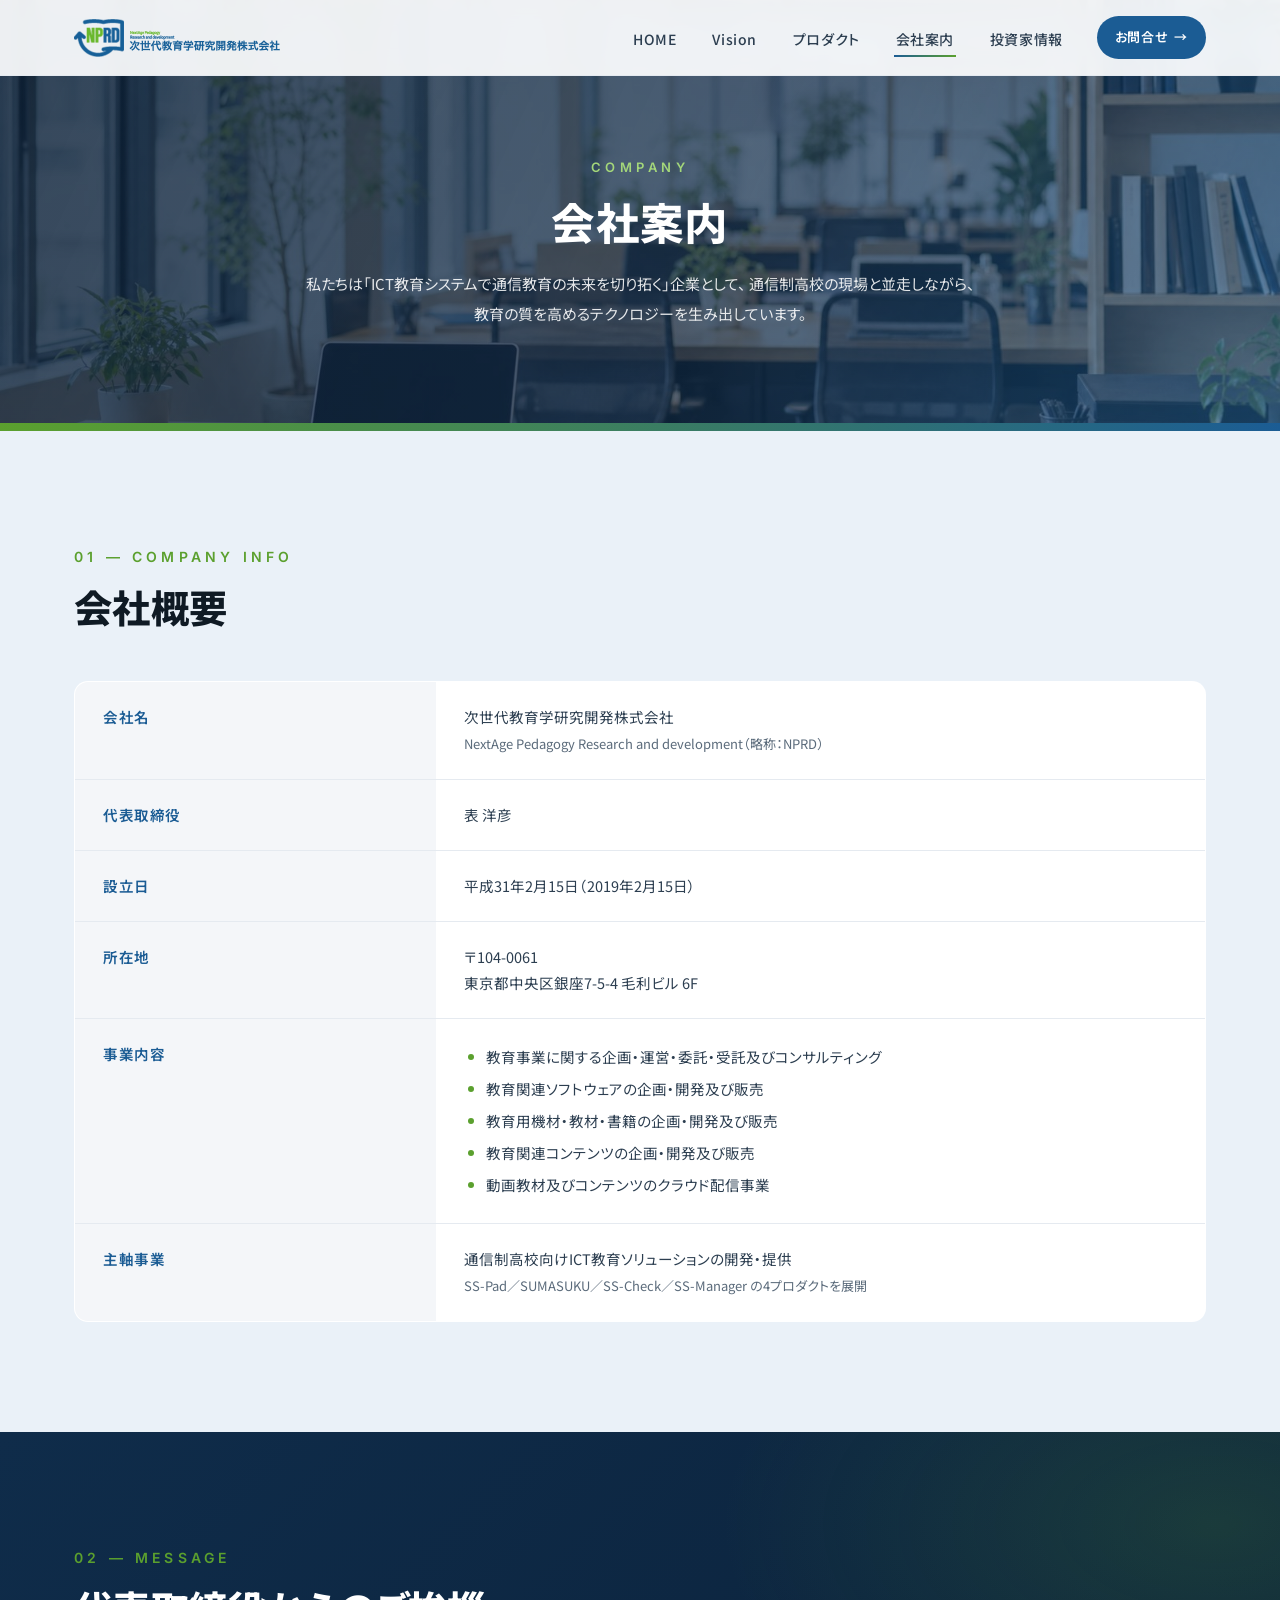
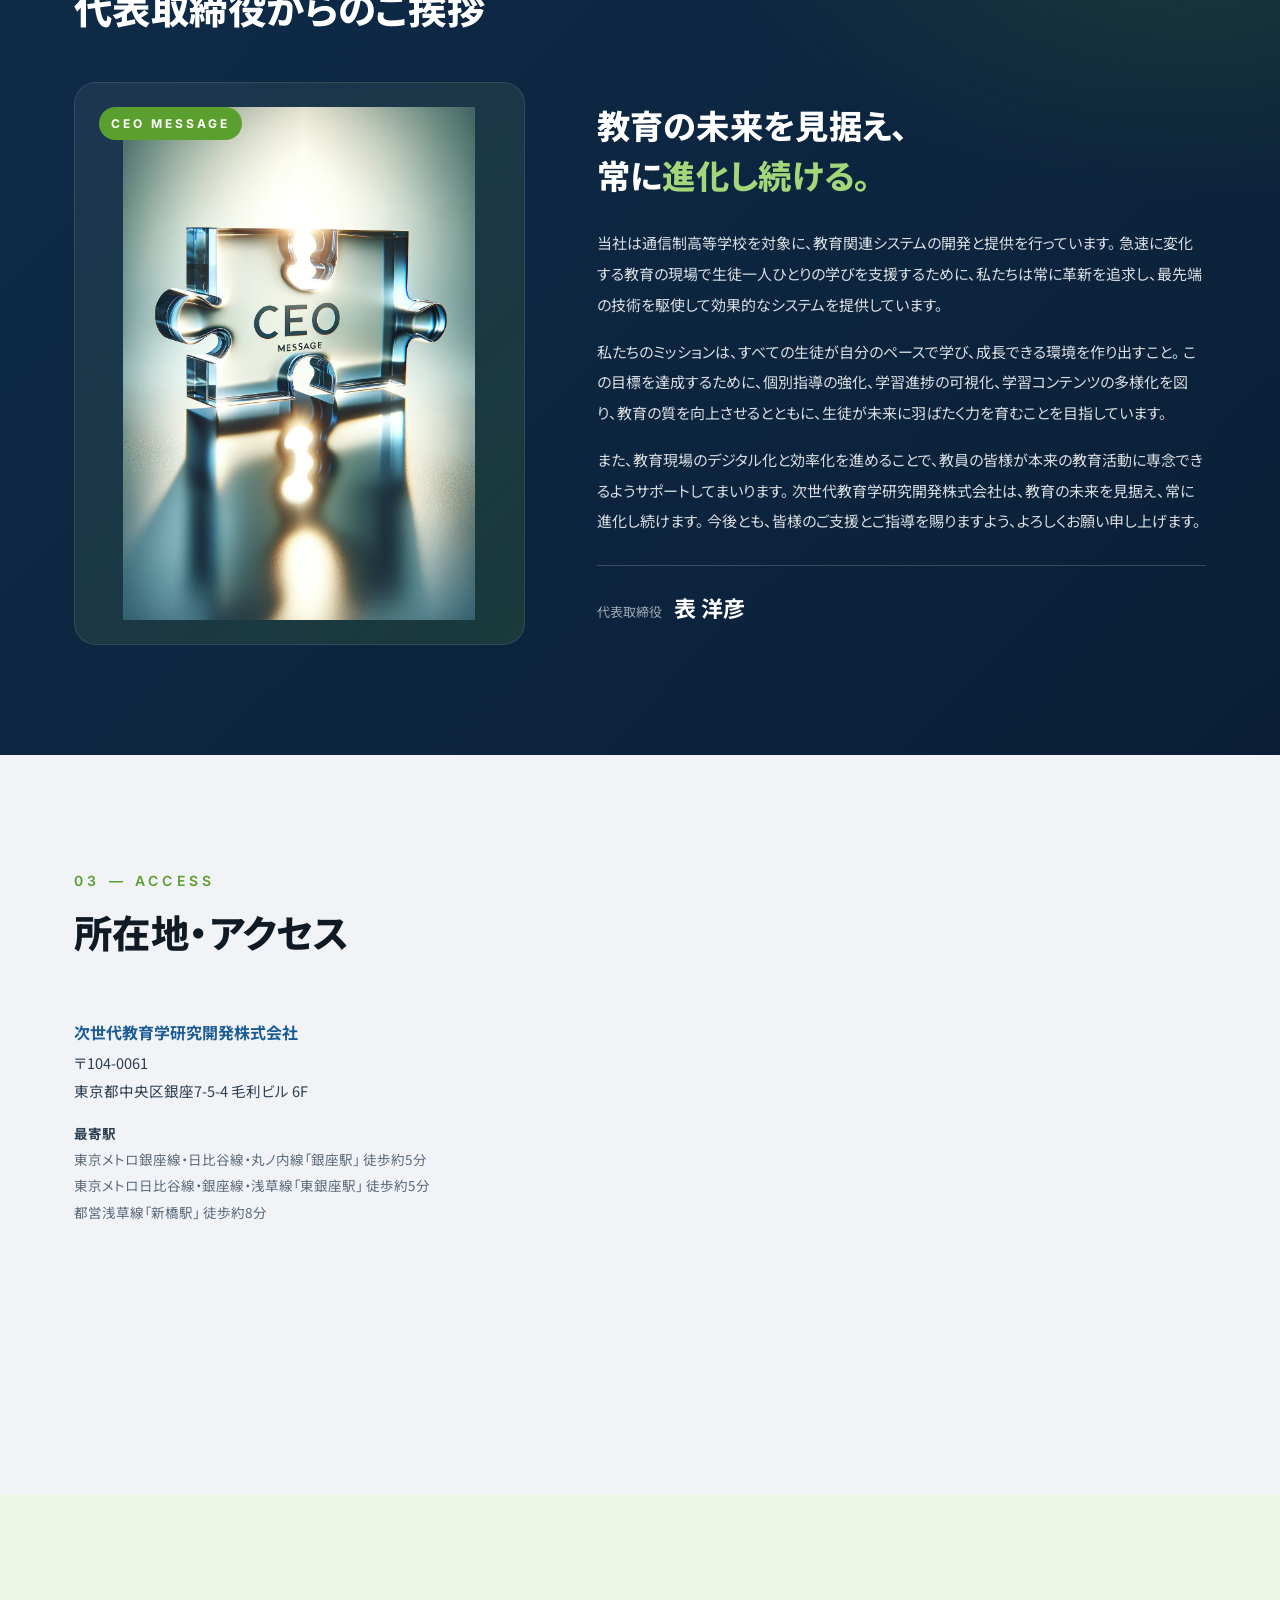
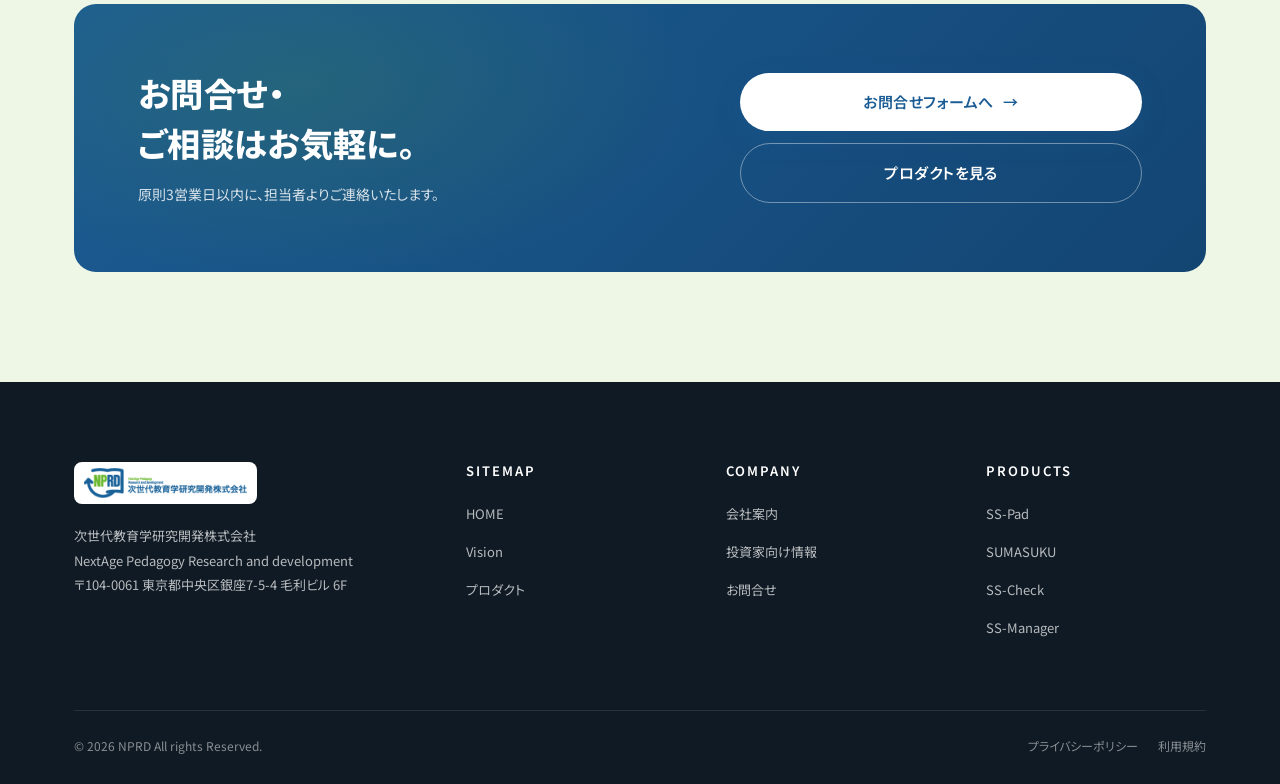
==== commit 04532200: "サイト修正：モニター校表記削除・役職変更・Formspree更新・文言修正 Co-Authored-By: Claude Sonnet 4.6 <noreply@anthropic.com>" ====
--- a/nprd-site/company.html
+++ b/nprd-site/company.html
@@ -58,8 +58,8 @@
           <td>次世代教育学研究開発株式会社<br><span style="color:var(--ink-500); font-size:13px;">NextAge Pedagogy Research and development（略称：NPRD）</span></td>
         </tr>
         <tr>
-          <th>代表取締役社長</th>
-          <td>表 洋彦（おもて ひろひこ）</td>
+          <th>代表取締役</th>
+          <td>表 洋彦</td>
         </tr>
         <tr>
           <th>設立日</th>
@@ -94,7 +94,7 @@
   <div class="container">
     <div class="section-head section-head--left fade-in">
       <span class="section-head__num">02 — MESSAGE</span>
-      <h2 class="section-head__title">代表取締役社長からのご挨拶</h2>
+      <h2 class="section-head__title">代表取締役からのご挨拶</h2>
     </div>
 
     <div class="ceo fade-in delay-1">
@@ -117,7 +117,7 @@
           今後とも、皆様のご支援とご指導を賜りますよう、よろしくお願い申し上げます。
         </p>
         <div class="ceo__sign">
-          <span class="ceo__sign-role">代表取締役社長</span>
+          <span class="ceo__sign-role">代表取締役</span>
           <span class="ceo__sign-name">表 洋彦</span>
         </div>
       </div>
--- a/nprd-site/css/styles.css
+++ b/nprd-site/css/styles.css
@@ -72,15 +72,26 @@
 }
 
 /* ---------- Header ---------- */
+/* Note: backdrop-filter lives on ::before, not on .site-header itself.
+   A filter/backdrop-filter on an ancestor creates a new containing block
+   for position:fixed descendants — that broke the full-screen mobile
+   nav overlay (.site-nav), which is also position:fixed and nested
+   inside .site-header. Keeping .site-header filter-free fixes it. */
 .site-header {
   position: fixed;
   top: 0; left: 0; right: 0;
   height: var(--header-h);
+  border-bottom: 1px solid var(--ink-100);
+  z-index: 100;
+}
+.site-header::before {
+  content: "";
+  position: absolute;
+  inset: 0;
   background: rgba(255, 255, 255, 0.92);
   backdrop-filter: saturate(180%) blur(12px);
   -webkit-backdrop-filter: saturate(180%) blur(12px);
-  border-bottom: 1px solid var(--ink-100);
-  z-index: 100;
+  z-index: -1;
 }
 .site-header__inner {
   display: flex;
@@ -1204,6 +1215,19 @@
 }
 .form-success.is-visible { display: block; animation: fadeUp .5s ease; }
 .form-success b { display: block; margin-bottom: 4px; font-size: 16px; color: var(--brand-green-dark); }
+.form-error {
+  display: none;
+  background: #FBEAEA;
+  border: 1.5px solid #D8453B;
+  color: #A82F26;
+  border-radius: var(--radius-md);
+  padding: 24px;
+  margin-bottom: 24px;
+  font-size: 14.5px;
+  line-height: 1.85;
+}
+.form-error.is-visible { display: block; animation: fadeUp .5s ease; }
+.form-error b { display: block; margin-bottom: 4px; font-size: 16px; color: #A82F26; }
 @media (max-width: 880px) {
   .contact-wrap { grid-template-columns: 1fr; }
   .contact-info { position: relative; top: 0; padding: 32px; }
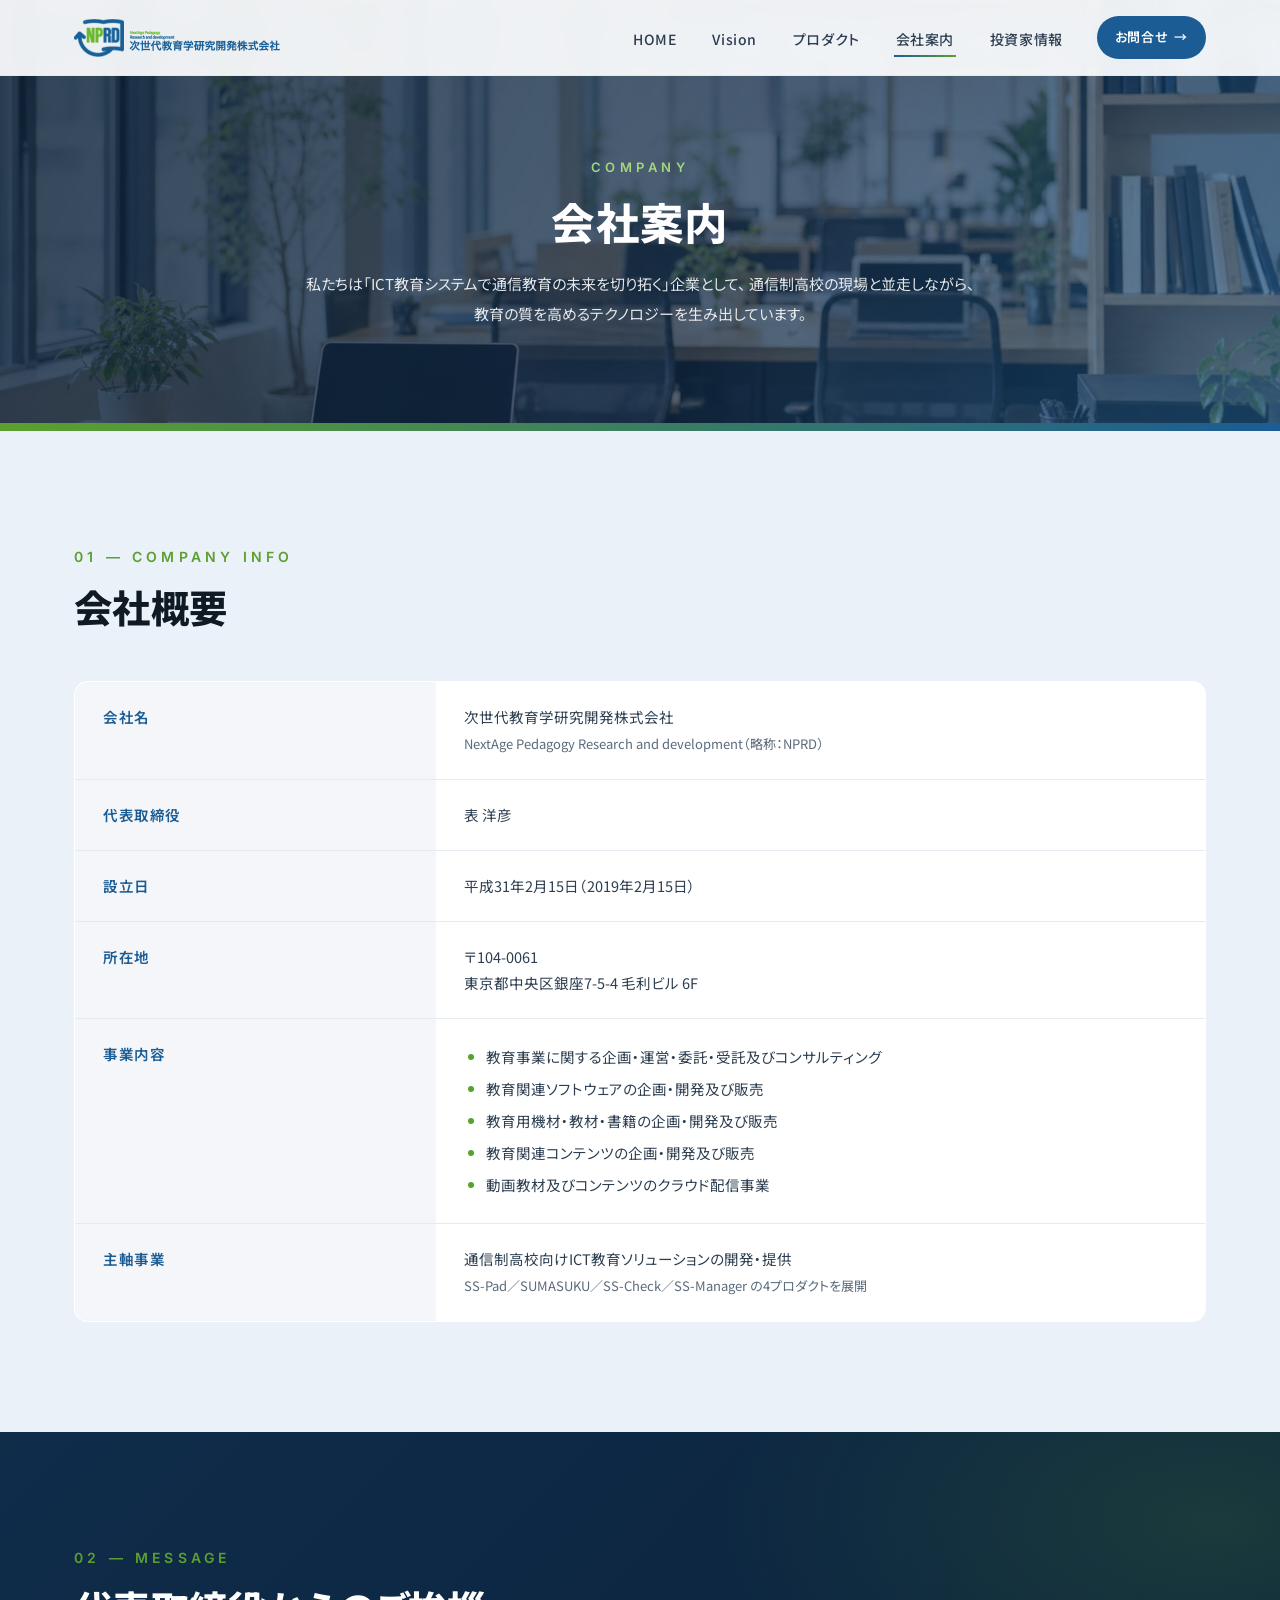
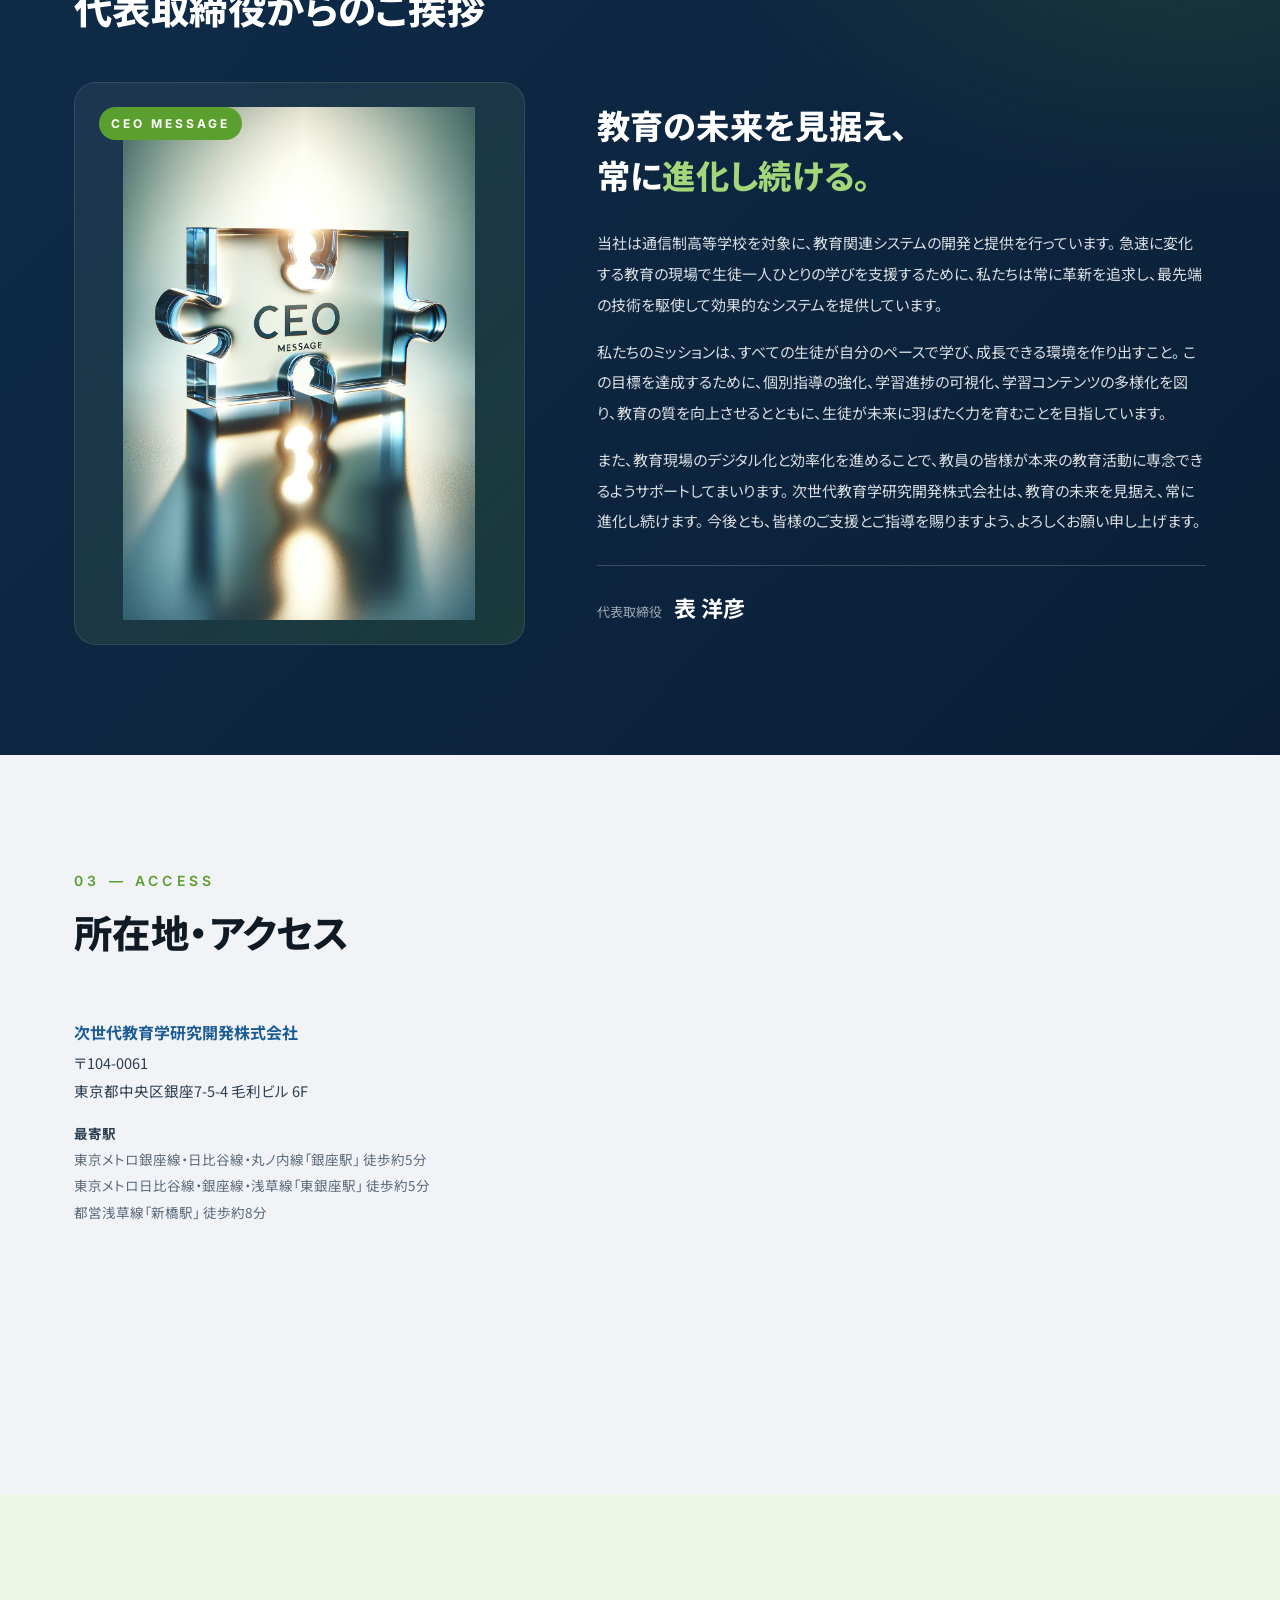
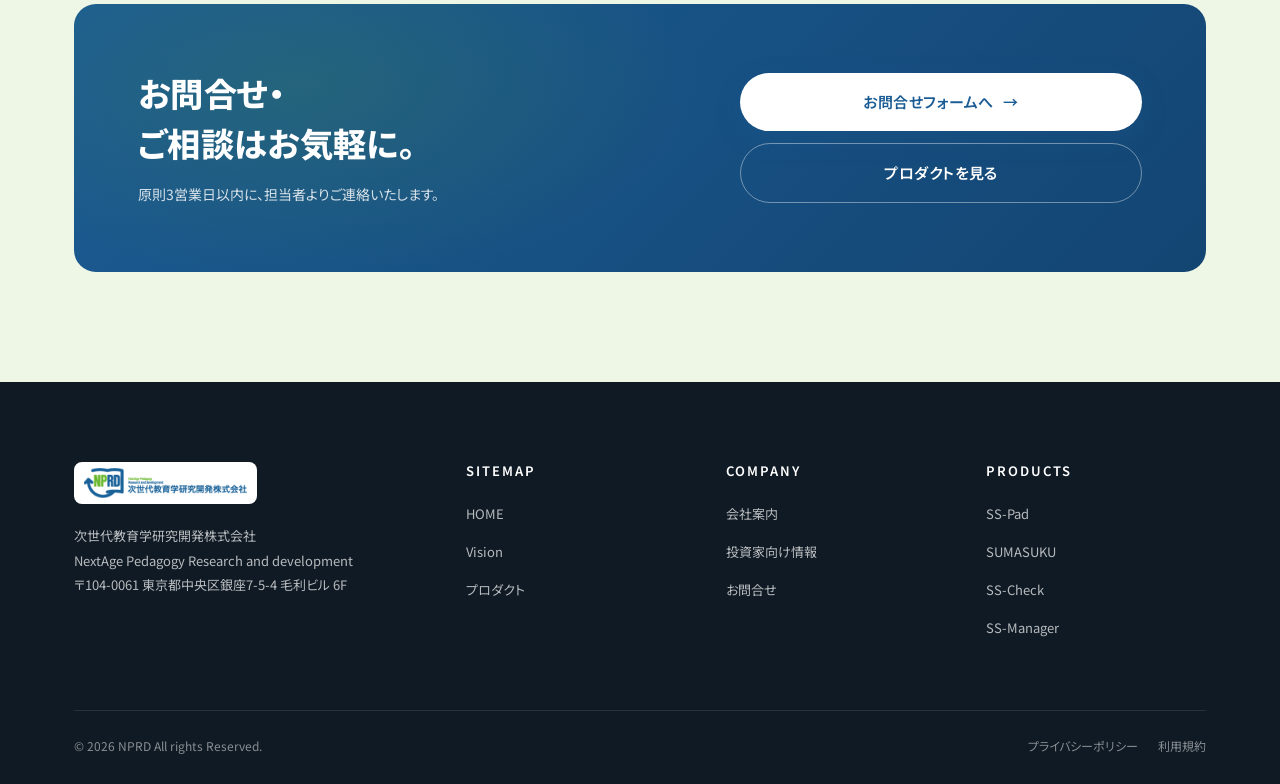
==== commit addea688: "プライバシーポリシー・利用規約ページ追加、全リンク更新、文言修正 Co-Authored-By: Claude Sonnet 4.6 <noreply@anthropic.com>" ====
--- a/nprd-site/company.html
+++ b/nprd-site/company.html
@@ -213,8 +213,8 @@
     <div class="site-footer__bottom">
       <span>© 2026 NPRD All rights Reserved.</span>
       <div class="site-footer__bottom-links">
-        <a href="#">プライバシーポリシー</a>
-        <a href="#">利用規約</a>
+        <a href="privacy.html">プライバシーポリシー</a>
+        <a href="terms.html">利用規約</a>
       </div>
     </div>
   </div>
--- a/nprd-site/css/styles.css
+++ b/nprd-site/css/styles.css
@@ -1285,3 +1285,48 @@
 
 /* selection */
 ::selection { background: var(--brand-blue); color: #fff; }
+
+/* ===========================================================
+   Legal pages (privacy.html / terms.html)
+   =========================================================== */
+.legal-wrap {
+  max-width: 800px;
+  margin: 0 auto;
+}
+.legal-article {
+  background: #fff;
+  border-radius: var(--radius-lg);
+  padding: 32px 36px;
+  margin-bottom: 20px;
+  box-shadow: 0 2px 12px rgba(15,26,36,.06);
+}
+.legal-article__title {
+  font-size: 17px;
+  font-weight: 700;
+  color: var(--brand-blue);
+  margin-bottom: 14px;
+  padding-bottom: 10px;
+  border-bottom: 2px solid var(--brand-blue-soft);
+}
+.legal-article p {
+  font-size: 14.5px;
+  line-height: 1.95;
+  color: var(--ink-700);
+  margin-bottom: 10px;
+}
+.legal-article p:last-child { margin-bottom: 0; }
+.legal-list {
+  font-size: 14.5px;
+  line-height: 1.95;
+  color: var(--ink-700);
+  padding-left: 1.4em;
+  margin: 10px 0;
+}
+.legal-list li { margin-bottom: 6px; }
+.legal-list--nested {
+  margin: 6px 0 6px 1em;
+  list-style-type: circle;
+}
+.legal-list--ordered {
+  list-style-type: decimal;
+}
